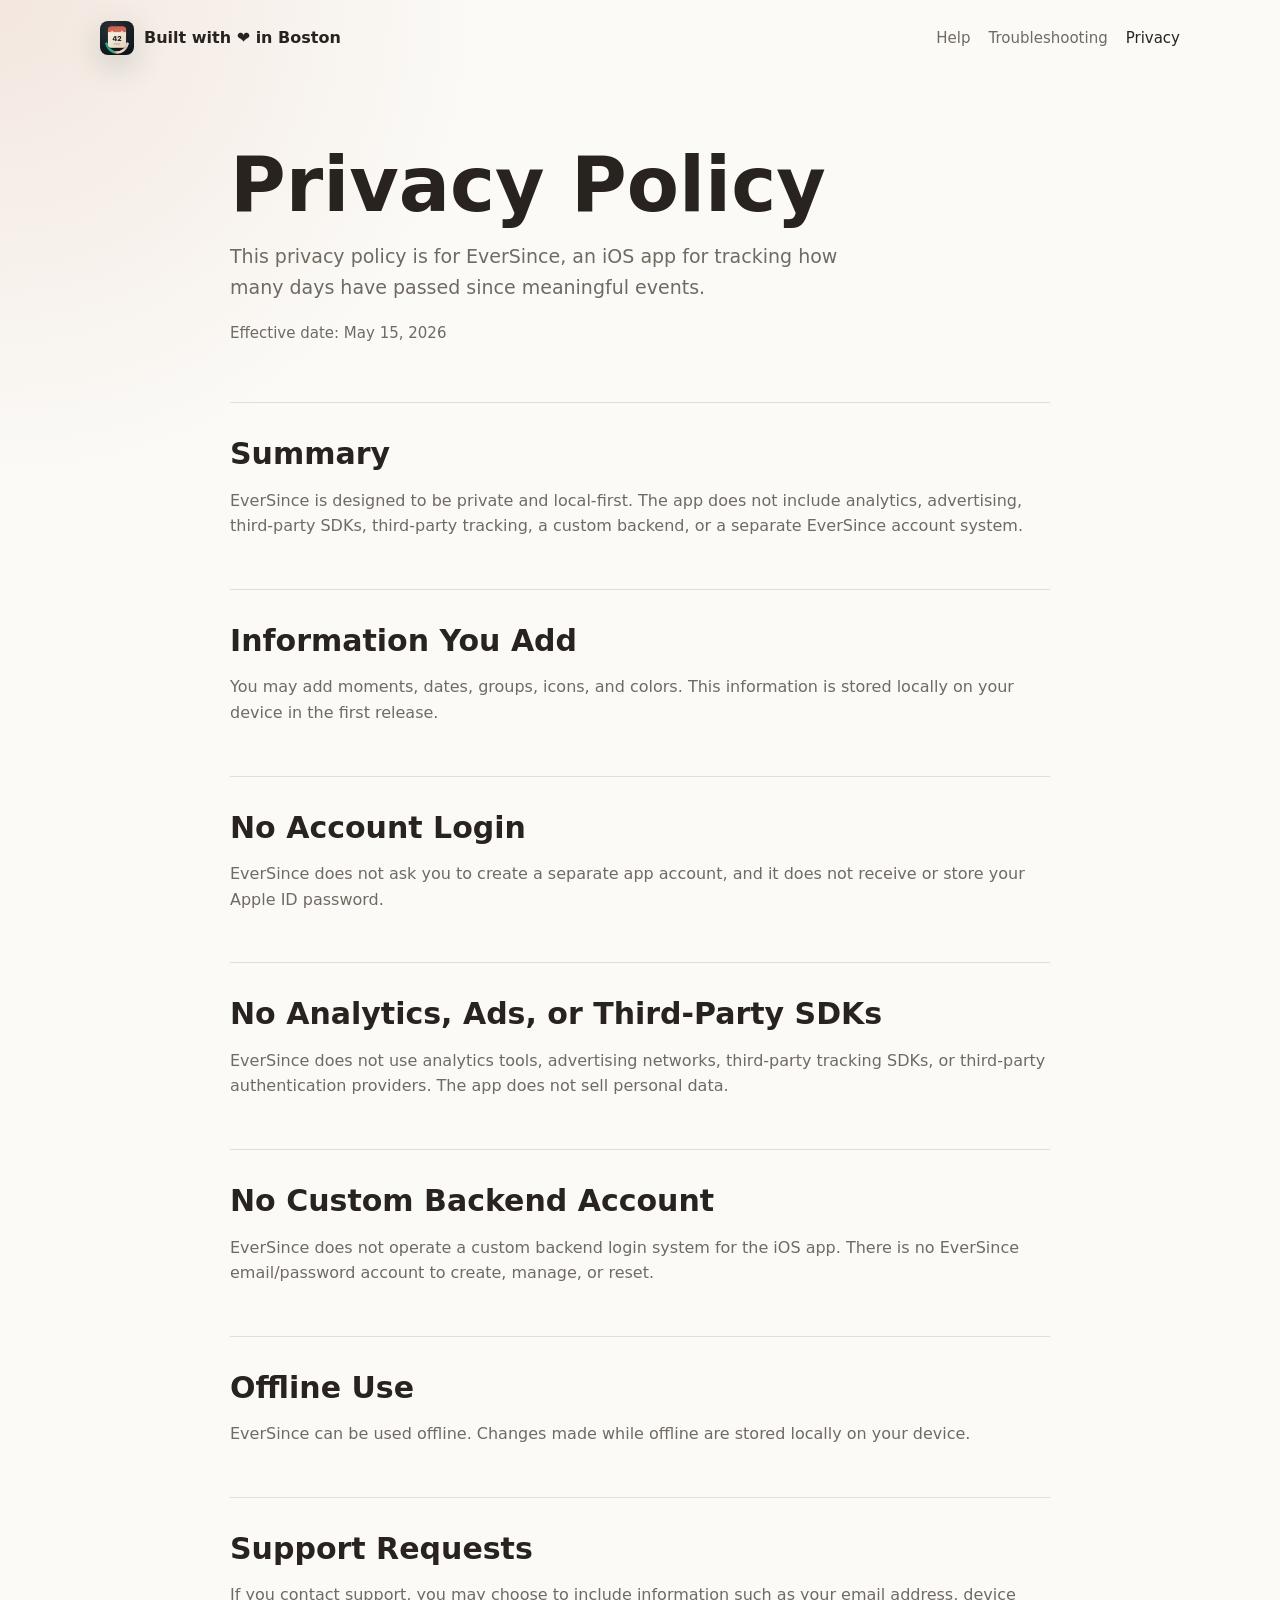
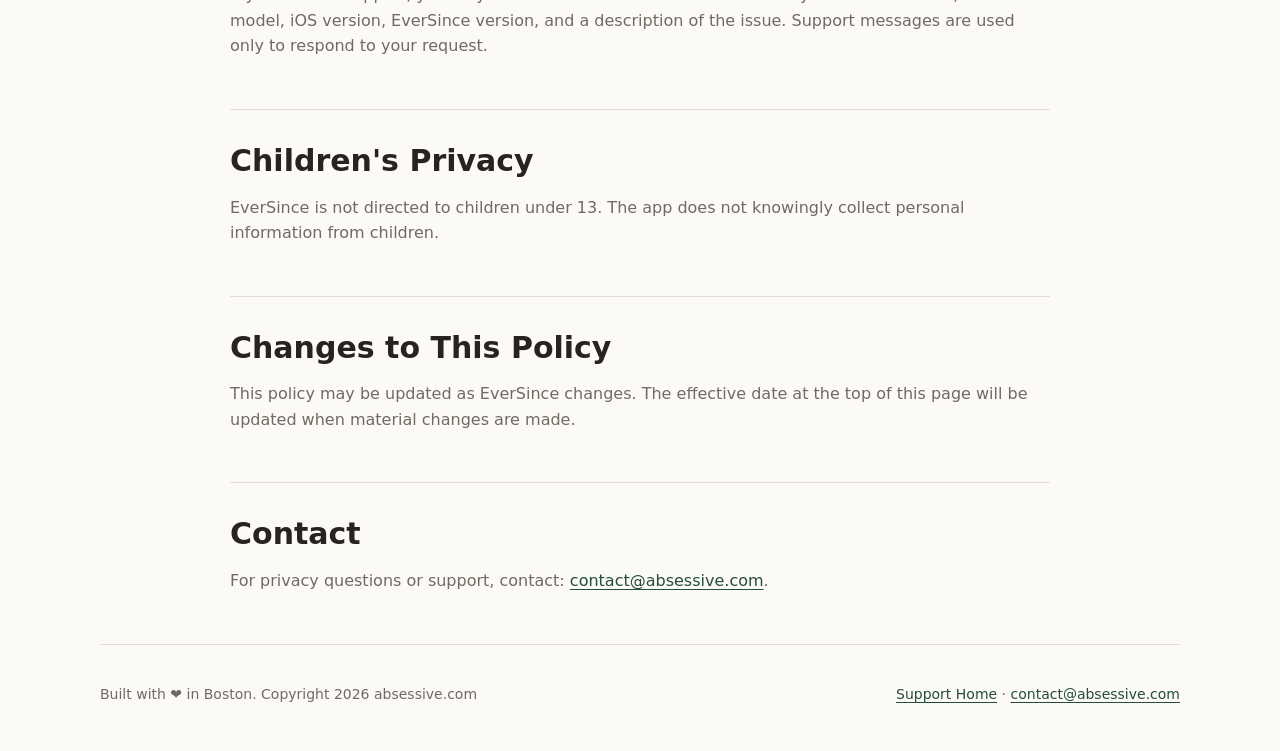
==== privacy.html @ 7d90e930 "Add EverSince support site" ====
<!doctype html>
<html lang="en">
  <head>
    <meta charset="utf-8">
    <meta name="viewport" content="width=device-width, initial-scale=1">
    <title>EverSince Privacy Policy</title>
    <meta
      name="description"
      content="Privacy policy for EverSince, a local-first iOS app for tracking days since meaningful events."
    >
    <link rel="icon" type="image/png" href="assets/app-icon.png">
    <link rel="apple-touch-icon" href="assets/app-icon.png">
    <link rel="stylesheet" href="styles.css">
  </head>
  <body>
    <header class="site-header">
      <a class="brand" href="index.html" aria-label="Home">
        <img class="brand-mark" src="assets/app-icon.png" alt="" aria-hidden="true">
        <span>Built with ❤️ in Boston</span>
      </a>
      <nav class="site-nav" aria-label="Support navigation">
        <a href="index.html#help">Help</a>
        <a href="index.html#troubleshooting">Troubleshooting</a>
        <a href="privacy.html" aria-current="page">Privacy</a>
      </nav>
    </header>

    <main class="policy">
      <section class="policy-hero">
        <h1>Privacy Policy</h1>
        <p>
          This privacy policy is for EverSince, an iOS app for tracking how many
          days have passed since meaningful events.
        </p>
        <p class="updated">Effective date: May 15, 2026</p>
      </section>

      <section class="policy-section">
        <h2>Summary</h2>
        <p>
          EverSince is designed to be private and local-first. The app does not
          include analytics, advertising, third-party SDKs, third-party tracking,
          a custom backend, or a separate EverSince account system.
        </p>
      </section>

      <section class="policy-section">
        <h2>Information You Add</h2>
        <p>
          You may add moments, dates, groups, icons, and colors. This
          information is stored locally on your device in the first release.
        </p>
      </section>

      <section class="policy-section">
        <h2>No Account Login</h2>
        <p>
          EverSince does not ask you to create a separate app account, and it
          does not receive or store your Apple ID password.
        </p>
      </section>

      <section class="policy-section">
        <h2>No Analytics, Ads, or Third-Party SDKs</h2>
        <p>
          EverSince does not use analytics tools, advertising networks,
          third-party tracking SDKs, or third-party authentication providers. The
          app does not sell personal data.
        </p>
      </section>

      <section class="policy-section">
        <h2>No Custom Backend Account</h2>
        <p>
          EverSince does not operate a custom backend login system for the iOS
          app. There is no EverSince email/password account to create, manage,
          or reset.
        </p>
      </section>

      <section class="policy-section">
        <h2>Offline Use</h2>
        <p>
          EverSince can be used offline. Changes made while offline are stored
          locally on your device.
        </p>
      </section>

      <section class="policy-section">
        <h2>Support Requests</h2>
        <p>
          If you contact support, you may choose to include information such as
          your email address, device model, iOS version, EverSince version, and a
          description of the issue. Support messages are used only to respond to
          your request.
        </p>
      </section>

      <section class="policy-section">
        <h2>Children's Privacy</h2>
        <p>
          EverSince is not directed to children under 13. The app does not
          knowingly collect personal information from children.
        </p>
      </section>

      <section class="policy-section">
        <h2>Changes to This Policy</h2>
        <p>
          This policy may be updated as EverSince changes. The effective date at
          the top of this page will be updated when material changes are made.
        </p>
      </section>

      <section class="policy-section">
        <h2>Contact</h2>
        <p>
          For privacy questions or support, contact:
          <a href="mailto:contact@absessive.com">contact@absessive.com</a>.
        </p>
      </section>
    </main>

    <footer class="site-footer">
      <p>Built with ❤️ in Boston. Copyright 2026 absessive.com</p>
      <p>
        <a href="index.html">Support Home</a>
        <span aria-hidden="true">·</span>
        <a href="mailto:contact@absessive.com">contact@absessive.com</a>
      </p>
    </footer>
  </body>
</html>
---- styles.css ----
:root {
  color-scheme: light;
  --bg: #fbfaf7;
  --surface: #ffffff;
  --surface-soft: #f2eee8;
  --text: #28231f;
  --muted: #716a62;
  --border: #e4ddd4;
  --accent: #426b5b;
  --accent-strong: #264c3d;
  --warm: #c9825f;
  --shadow: 0 24px 70px rgba(49, 39, 29, 0.11);
  --radius: 8px;
  --max: 1080px;
}

* {
  box-sizing: border-box;
}

html {
  scroll-behavior: smooth;
}

body {
  margin: 0;
  background:
    radial-gradient(circle at top left, rgba(201, 130, 95, 0.16), transparent 30rem),
    var(--bg);
  color: var(--text);
  font-family:
    ui-sans-serif,
    system-ui,
    -apple-system,
    BlinkMacSystemFont,
    "Segoe UI",
    sans-serif;
  line-height: 1.6;
}

a {
  color: var(--accent-strong);
  text-decoration-thickness: 0.08em;
  text-underline-offset: 0.18em;
}

.site-header,
.site-footer,
main {
  width: min(var(--max), calc(100% - 32px));
  margin-inline: auto;
}

.site-header {
  min-height: 76px;
  display: flex;
  align-items: center;
  justify-content: space-between;
  gap: 24px;
}

.brand {
  display: inline-flex;
  align-items: center;
  gap: 10px;
  color: var(--text);
  font-weight: 720;
  text-decoration: none;
}

.brand-mark {
  width: 34px;
  height: 34px;
  display: block;
  border-radius: 8px;
  object-fit: cover;
  box-shadow: 0 10px 30px rgba(66, 107, 91, 0.24);
}

.site-nav {
  display: flex;
  align-items: center;
  gap: 18px;
  font-size: 15px;
}

.site-nav a {
  color: var(--muted);
  text-decoration: none;
}

.site-nav a:hover,
.site-nav a[aria-current="page"] {
  color: var(--text);
}

.hero {
  min-height: calc(100svh - 76px);
  display: grid;
  grid-template-columns: minmax(0, 1.08fr) minmax(320px, 0.72fr);
  align-items: center;
  gap: 58px;
  padding: 42px 0 72px;
}

.hero-copy h1,
.policy-hero h1 {
  margin: 0;
  max-width: 760px;
  font-size: clamp(42px, 7vw, 76px);
  line-height: 0.98;
  letter-spacing: 0;
}

.hero-copy p,
.policy-hero p {
  max-width: 650px;
  color: var(--muted);
  font-size: 19px;
}

.button {
  display: inline-flex;
  align-items: center;
  min-height: 46px;
  padding: 0 18px;
  border-radius: 8px;
  background: var(--accent);
  color: #fff;
  font-size: 15px;
  font-weight: 700;
  text-decoration: none;
  box-shadow: 0 12px 28px rgba(66, 107, 91, 0.2);
}

.button:hover {
  background: var(--accent-strong);
}

.support-note {
  margin-top: 14px;
  font-size: 14px !important;
}

.app-card,
.notice,
.soft-panel,
.steps article {
  border: 1px solid var(--border);
  border-radius: var(--radius);
  background: rgba(255, 255, 255, 0.84);
  box-shadow: var(--shadow);
}

.app-card {
  padding: 24px;
}

.app-card-header {
  display: flex;
  justify-content: space-between;
  gap: 16px;
  color: var(--muted);
  font-size: 14px;
}

.counter-row {
  display: flex;
  align-items: baseline;
  gap: 12px;
  margin-top: 42px;
}

.counter {
  color: var(--accent-strong);
  font-size: 86px;
  font-weight: 760;
  line-height: 0.9;
}

.counter-label {
  color: var(--muted);
  font-size: 16px;
}

.app-card h2 {
  margin: 18px 0 4px;
  font-size: 24px;
}

.app-card p {
  margin: 0;
  color: var(--muted);
}

.notice {
  padding: 26px 28px;
  margin-bottom: 76px;
  background: #fffdf9;
}

.notice h2,
.section h2,
.policy-section h2 {
  margin: 0 0 10px;
  font-size: 30px;
  line-height: 1.15;
  letter-spacing: 0;
}

.notice p,
.section p,
.policy-section p,
.soft-panel li {
  color: var(--muted);
}

.section {
  padding: 72px 0;
  border-top: 1px solid var(--border);
}

.section-heading {
  max-width: 620px;
  margin-bottom: 28px;
}

.section-heading p {
  margin-top: 0;
}

.faq-list {
  display: grid;
  grid-template-columns: repeat(2, minmax(0, 1fr));
  gap: 18px;
}

.faq-item {
  padding: 22px 0;
  border-top: 1px solid var(--border);
}

.faq-item h3,
.soft-panel h3,
.steps h3 {
  margin: 0 0 8px;
  font-size: 19px;
  line-height: 1.25;
}

.faq-item p,
.steps p,
.soft-panel ul {
  margin: 0;
}

.split {
  display: grid;
  grid-template-columns: minmax(0, 1fr) minmax(280px, 420px);
  gap: 46px;
  align-items: start;
}

.soft-panel {
  padding: 24px;
  box-shadow: none;
  background: var(--surface-soft);
}

.soft-panel ul {
  padding-left: 20px;
}

.steps {
  display: grid;
  grid-template-columns: repeat(4, minmax(0, 1fr));
  gap: 16px;
}

.steps article {
  padding: 20px;
  box-shadow: none;
}

.step-number {
  display: inline-grid;
  width: 30px;
  height: 30px;
  margin-bottom: 22px;
  place-items: center;
  border-radius: 50%;
  background: var(--warm);
  color: #fff;
  font-weight: 760;
  font-size: 14px;
}

.policy {
  max-width: 820px;
}

.policy-hero {
  padding: 72px 0 42px;
}

.updated {
  font-size: 15px !important;
}

.policy-section {
  padding: 34px 0;
  border-top: 1px solid var(--border);
}

.site-footer {
  display: flex;
  justify-content: space-between;
  gap: 20px;
  padding: 38px 0 46px;
  border-top: 1px solid var(--border);
  color: var(--muted);
  font-size: 14px;
}

.site-footer p {
  margin: 0;
}

@media (max-width: 780px) {
  .site-header,
  .site-footer {
    align-items: flex-start;
    flex-direction: column;
  }

  .site-header {
    padding: 18px 0;
  }

  .site-nav {
    flex-wrap: wrap;
  }

  .hero,
  .split {
    grid-template-columns: 1fr;
  }

  .hero {
    min-height: 0;
    padding-top: 42px;
    gap: 34px;
  }

  .hero-copy h1,
  .policy-hero h1 {
    font-size: 46px;
  }

  .faq-list,
  .steps {
    grid-template-columns: 1fr;
  }

  .notice {
    margin-bottom: 36px;
  }
}
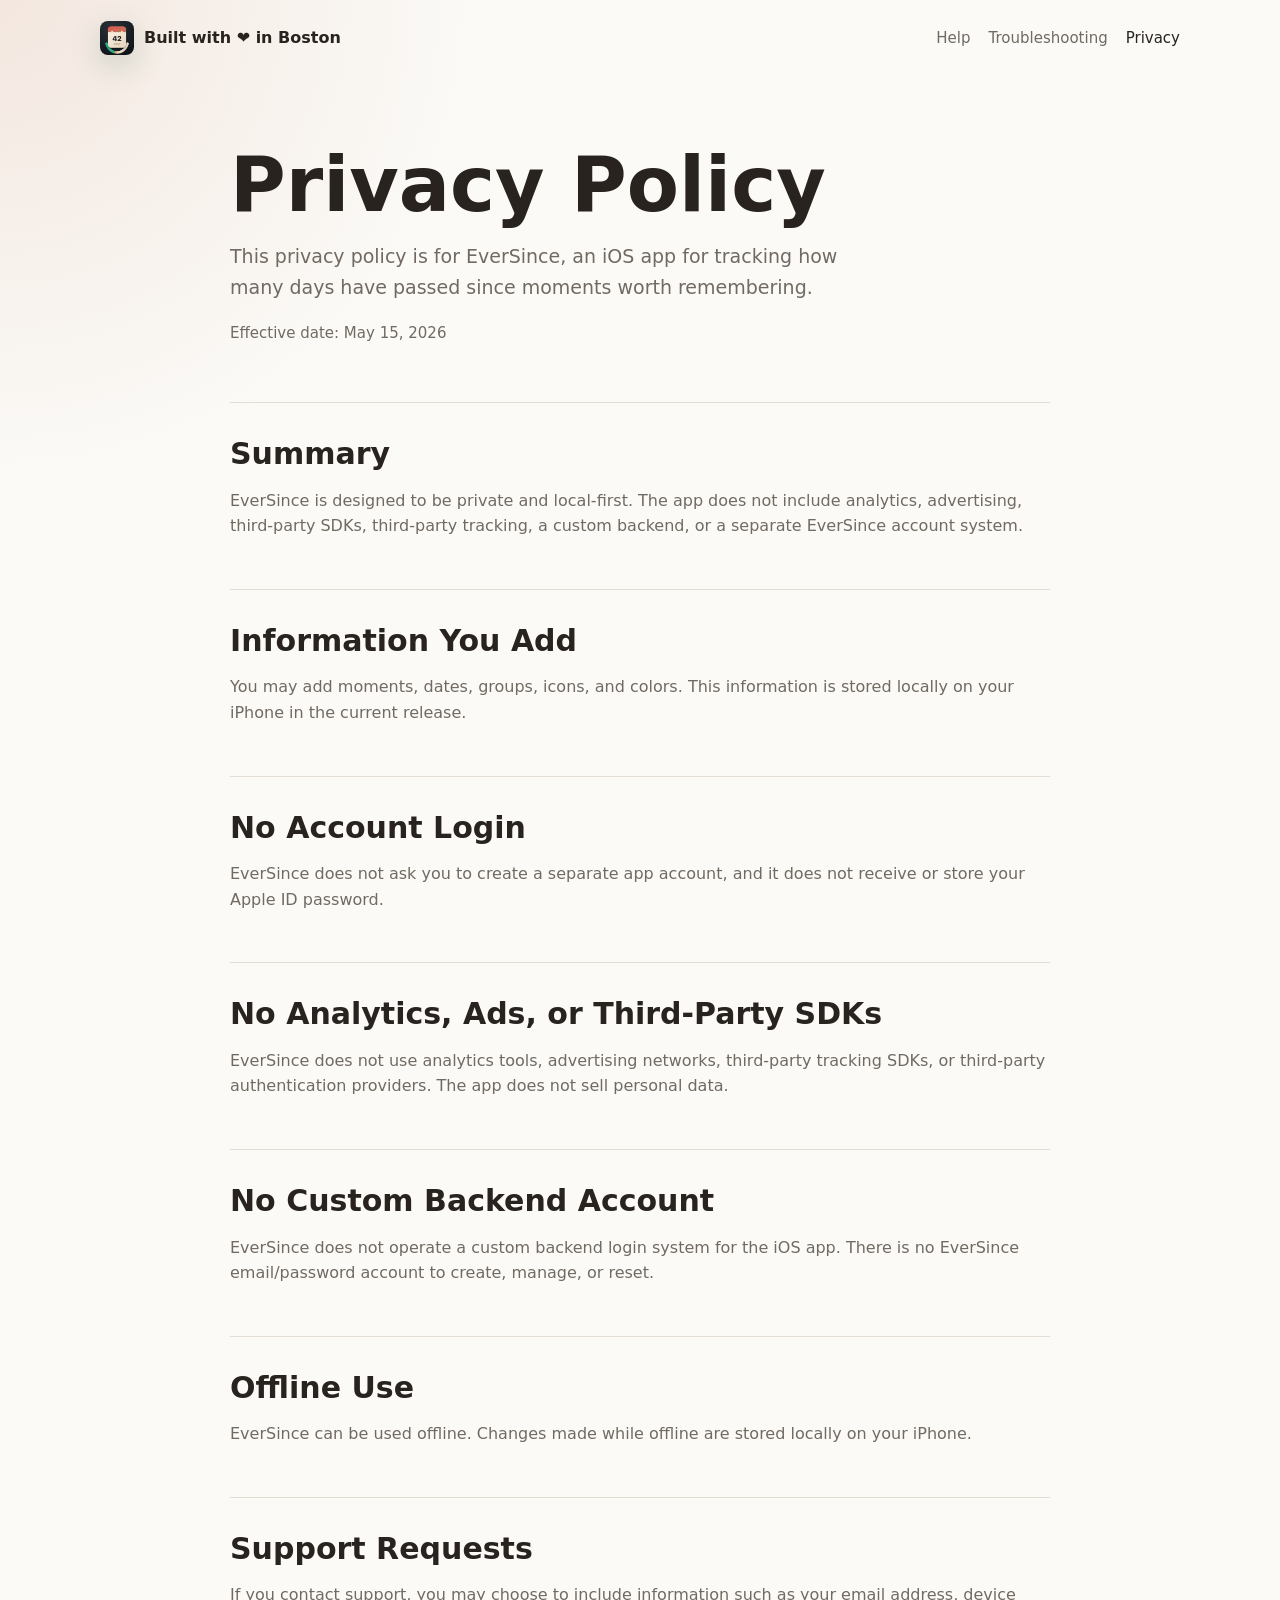
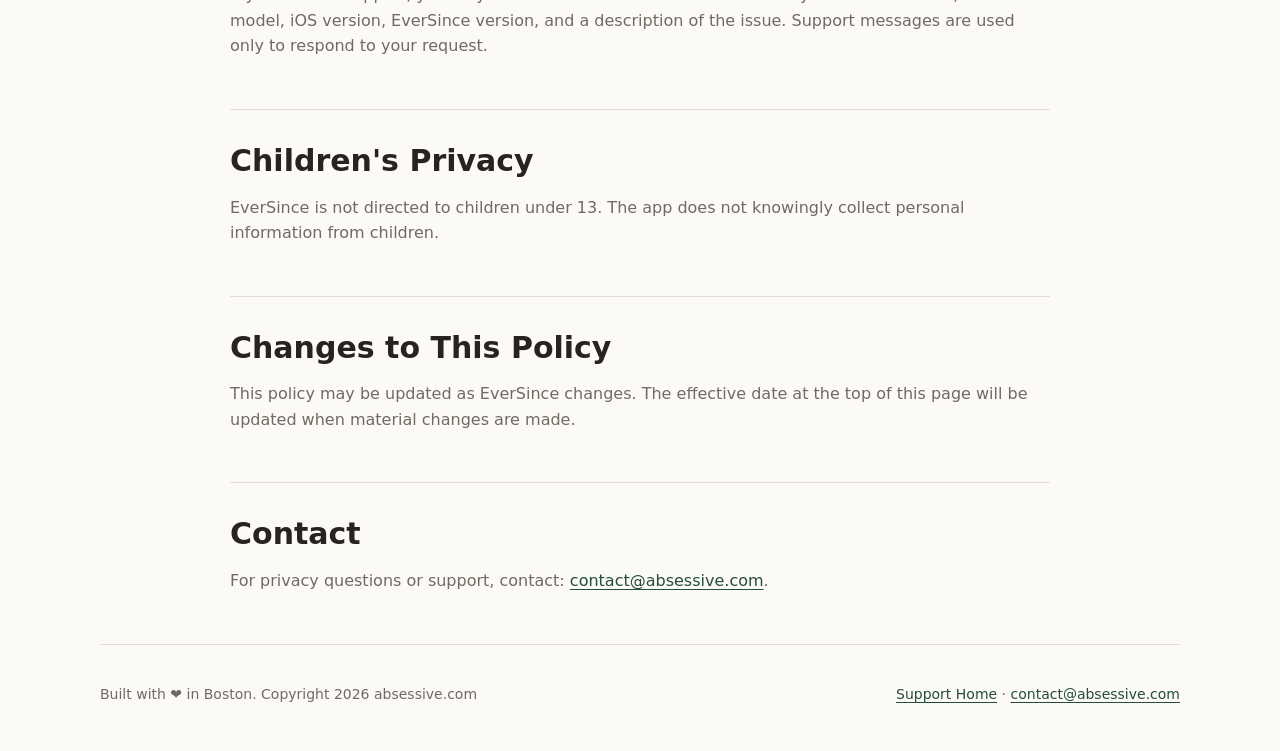
==== commit 2ff312a5: "Update support copy from app changes" ====
--- a/privacy.html
+++ b/privacy.html
@@ -6,7 +6,7 @@
     <title>EverSince Privacy Policy</title>
     <meta
       name="description"
-      content="Privacy policy for EverSince, a local-first iOS app for tracking days since meaningful events."
+      content="Privacy policy for EverSince, a local-first iOS app for tracking days since moments worth remembering."
     >
     <link rel="icon" type="image/png" href="assets/app-icon.png">
     <link rel="apple-touch-icon" href="assets/app-icon.png">
@@ -30,7 +30,7 @@
         <h1>Privacy Policy</h1>
         <p>
           This privacy policy is for EverSince, an iOS app for tracking how many
-          days have passed since meaningful events.
+          days have passed since moments worth remembering.
         </p>
         <p class="updated">Effective date: May 15, 2026</p>
       </section>
@@ -48,7 +48,7 @@
         <h2>Information You Add</h2>
         <p>
           You may add moments, dates, groups, icons, and colors. This
-          information is stored locally on your device in the first release.
+          information is stored locally on your iPhone in the current release.
         </p>
       </section>
 
@@ -82,7 +82,7 @@
         <h2>Offline Use</h2>
         <p>
           EverSince can be used offline. Changes made while offline are stored
-          locally on your device.
+          locally on your iPhone.
         </p>
       </section>
 
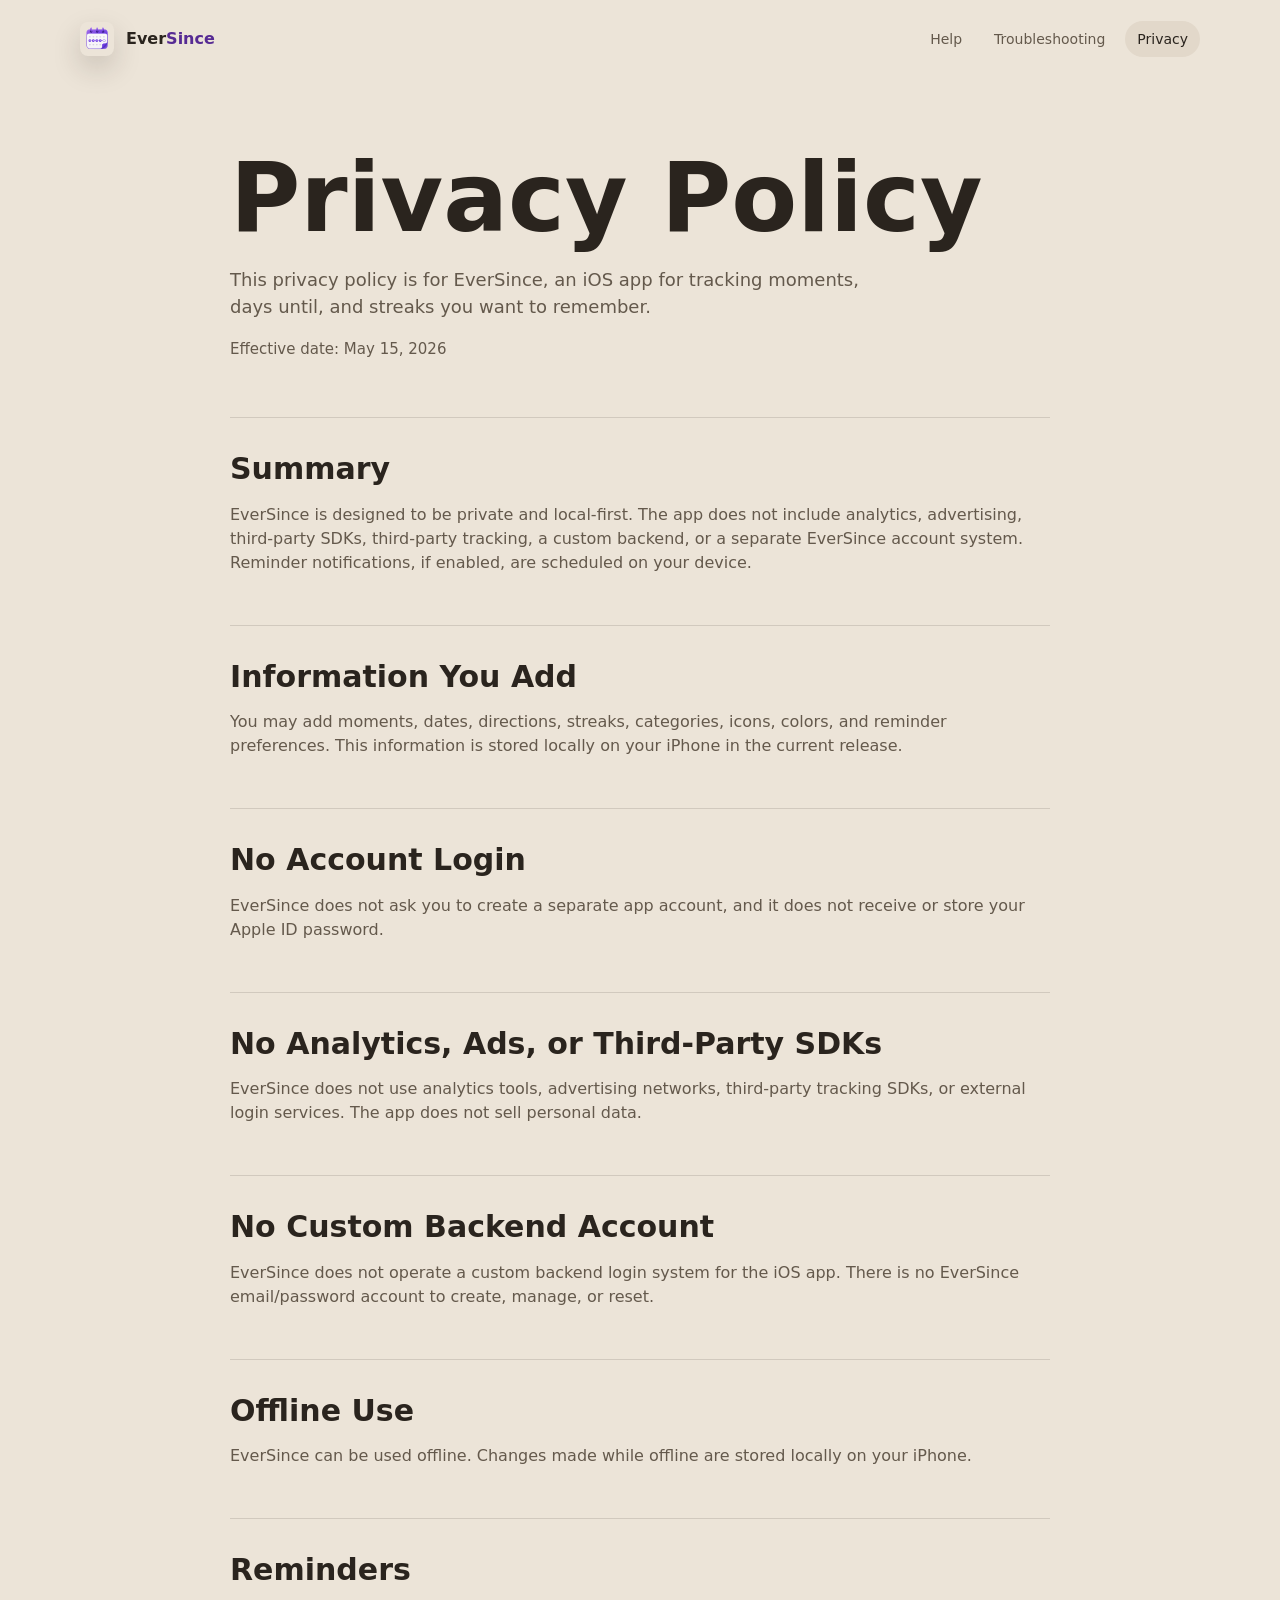
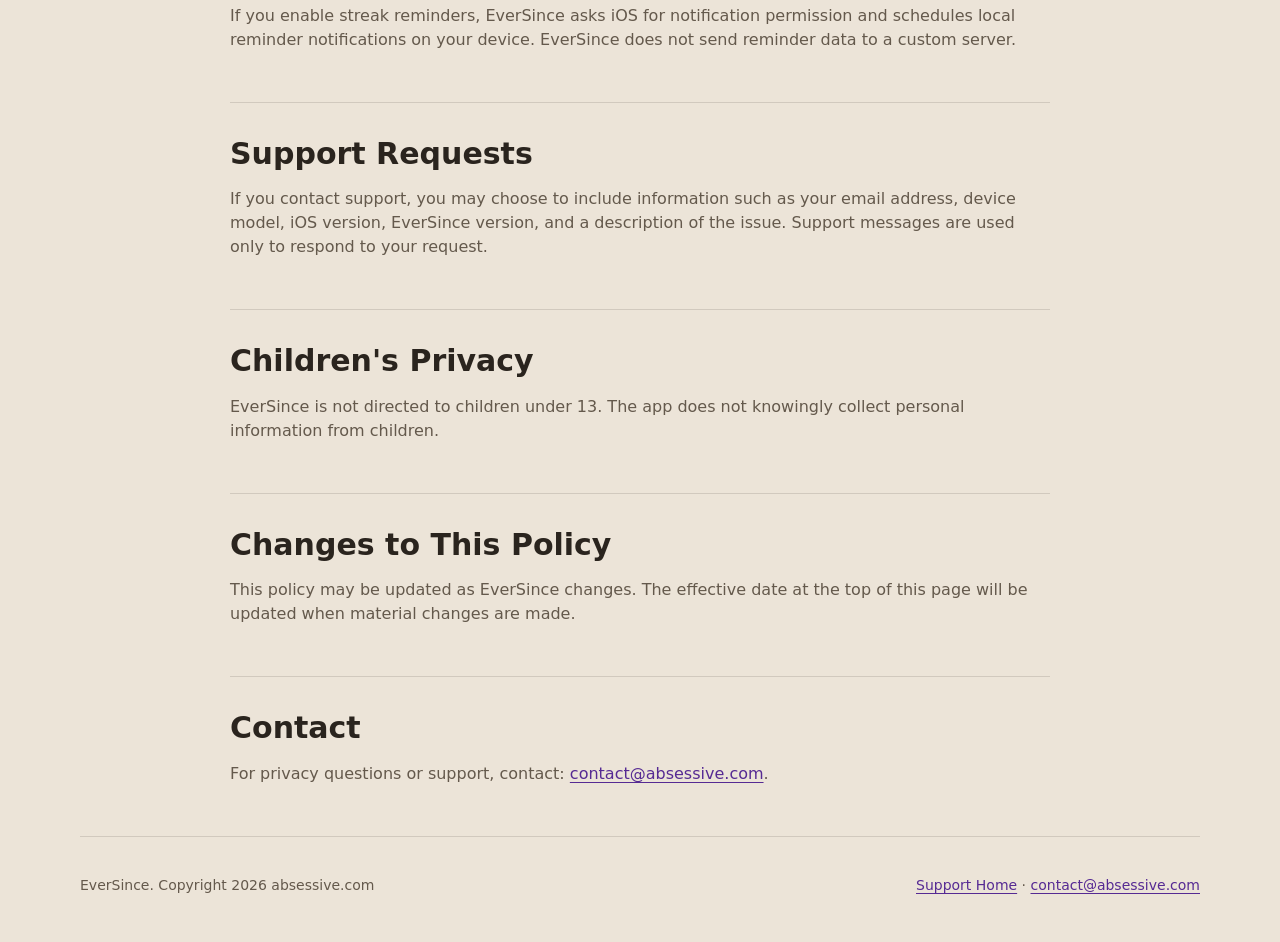
==== commit 48e1c8c2: "chore: update support site for 0.0.2" ====
--- a/privacy.html
+++ b/privacy.html
@@ -6,17 +6,20 @@
     <title>EverSince Privacy Policy</title>
     <meta
       name="description"
-      content="Privacy policy for EverSince, a local-first iOS app for tracking days since moments worth remembering."
+      content="Privacy policy for EverSince, a local-first iOS app for tracking moments, days until, and streaks."
     >
-    <link rel="icon" type="image/png" href="assets/app-icon.png">
-    <link rel="apple-touch-icon" href="assets/app-icon.png">
+    <link rel="shortcut icon" href="favicon.ico?v=20260529">
+    <link rel="icon" href="favicon.ico?v=20260529" sizes="32x32">
+    <link rel="icon" type="image/png" sizes="32x32" href="assets/favicon-32.png?v=20260529">
+    <link rel="icon" type="image/png" sizes="1024x1024" href="assets/app-icon.png?v=20260529">
+    <link rel="apple-touch-icon" sizes="180x180" href="assets/apple-touch-icon.png?v=20260529">
     <link rel="stylesheet" href="styles.css">
   </head>
   <body>
     <header class="site-header">
       <a class="brand" href="index.html" aria-label="Home">
         <img class="brand-mark" src="assets/app-icon.png" alt="" aria-hidden="true">
-        <span>Built with ❤️ in Boston</span>
+        <span class="wordmark"><span>Ever</span><span>Since</span></span>
       </a>
       <nav class="site-nav" aria-label="Support navigation">
         <a href="index.html#help">Help</a>
@@ -29,8 +32,8 @@
       <section class="policy-hero">
         <h1>Privacy Policy</h1>
         <p>
-          This privacy policy is for EverSince, an iOS app for tracking how many
-          days have passed since moments worth remembering.
+          This privacy policy is for EverSince, an iOS app for tracking moments,
+          days until, and streaks you want to remember.
         </p>
         <p class="updated">Effective date: May 15, 2026</p>
       </section>
@@ -40,15 +43,17 @@
         <p>
           EverSince is designed to be private and local-first. The app does not
           include analytics, advertising, third-party SDKs, third-party tracking,
-          a custom backend, or a separate EverSince account system.
+          a custom backend, or a separate EverSince account system. Reminder
+          notifications, if enabled, are scheduled on your device.
         </p>
       </section>
 
       <section class="policy-section">
         <h2>Information You Add</h2>
         <p>
-          You may add moments, dates, groups, icons, and colors. This
-          information is stored locally on your iPhone in the current release.
+          You may add moments, dates, directions, streaks, categories, icons,
+          colors, and reminder preferences. This information is stored locally
+          on your iPhone in the current release.
         </p>
       </section>
 
@@ -64,8 +69,8 @@
         <h2>No Analytics, Ads, or Third-Party SDKs</h2>
         <p>
           EverSince does not use analytics tools, advertising networks,
-          third-party tracking SDKs, or third-party authentication providers. The
-          app does not sell personal data.
+          third-party tracking SDKs, or external login services. The app does
+          not sell personal data.
         </p>
       </section>
 
@@ -83,6 +88,15 @@
         <p>
           EverSince can be used offline. Changes made while offline are stored
           locally on your iPhone.
+        </p>
+      </section>
+
+      <section class="policy-section">
+        <h2>Reminders</h2>
+        <p>
+          If you enable streak reminders, EverSince asks iOS for notification
+          permission and schedules local reminder notifications on your device.
+          EverSince does not send reminder data to a custom server.
         </p>
       </section>
 
@@ -116,17 +130,17 @@
         <h2>Contact</h2>
         <p>
           For privacy questions or support, contact:
-          <a href="mailto:contact@absessive.com">contact@absessive.com</a>.
+          <a href="mailto:contact@absessive.com?subject=EverSince%20support">contact@absessive.com</a>.
         </p>
       </section>
     </main>
 
     <footer class="site-footer">
-      <p>Built with ❤️ in Boston. Copyright 2026 absessive.com</p>
+      <p>EverSince. Copyright 2026 absessive.com</p>
       <p>
         <a href="index.html">Support Home</a>
         <span aria-hidden="true">·</span>
-        <a href="mailto:contact@absessive.com">contact@absessive.com</a>
+        <a href="mailto:contact@absessive.com?subject=EverSince%20support">contact@absessive.com</a>
       </p>
     </footer>
   </body>
--- a/styles.css
+++ b/styles.css
@@ -1,17 +1,29 @@
 :root {
   color-scheme: light;
-  --bg: #fbfaf7;
-  --surface: #ffffff;
-  --surface-soft: #f2eee8;
-  --text: #28231f;
-  --muted: #716a62;
-  --border: #e4ddd4;
-  --accent: #426b5b;
-  --accent-strong: #264c3d;
-  --warm: #c9825f;
-  --shadow: 0 24px 70px rgba(49, 39, 29, 0.11);
+  --bg: #ece4d8;
+  --bg-elevated: #f3ecdf;
+  --surface: #e2d8ca;
+  --surface-2: #d8ccb9;
+  --surface-3: #cdbda8;
+  --text: #2a241e;
+  --muted: #64594c;
+  --subtle: #8c7e6c;
+  --border: rgba(42, 36, 30, 0.14);
+  --border-strong: #b9a993;
+  --accent: #9358e8;
+  --accent-strong: #562a93;
+  --accent-muted: rgba(147, 88, 232, 0.14);
+  --warning: #c88a3d;
+  --danger: #9f4e3d;
+  --success: #6f9a45;
+  --ink: #0d0d0b;
+  --dark-surface: #171714;
+  --dark-surface-2: #1f1e1a;
+  --dark-border: rgba(231, 223, 209, 0.1);
+  --shadow: 0 28px 90px rgba(42, 36, 30, 0.18);
+  --inset: inset 0 1px 0 rgba(255, 255, 255, 0.45);
   --radius: 8px;
-  --max: 1080px;
+  --max: 1120px;
 }
 
 * {
@@ -24,18 +36,16 @@
 
 body {
   margin: 0;
-  background:
-    radial-gradient(circle at top left, rgba(201, 130, 95, 0.16), transparent 30rem),
-    var(--bg);
+  background: var(--bg);
   color: var(--text);
   font-family:
-    ui-sans-serif,
-    system-ui,
     -apple-system,
     BlinkMacSystemFont,
+    system-ui,
+    ui-sans-serif,
     "Segoe UI",
     sans-serif;
-  line-height: 1.6;
+  line-height: 1.5;
 }
 
 a {
@@ -52,7 +62,7 @@
 }
 
 .site-header {
-  min-height: 76px;
+  min-height: 78px;
   display: flex;
   align-items: center;
   justify-content: space-between;
@@ -62,9 +72,9 @@
 .brand {
   display: inline-flex;
   align-items: center;
-  gap: 10px;
+  gap: 12px;
   color: var(--text);
-  font-weight: 720;
+  font-weight: 700;
   text-decoration: none;
 }
 
@@ -74,17 +84,35 @@
   display: block;
   border-radius: 8px;
   object-fit: cover;
-  box-shadow: 0 10px 30px rgba(66, 107, 91, 0.24);
+  box-shadow: 0 12px 28px rgba(42, 36, 30, 0.18);
+}
+
+.wordmark,
+.mini-wordmark,
+.hero-copy h1 {
+  font-weight: 700;
+  letter-spacing: 0;
+}
+
+.wordmark span:last-child,
+.mini-wordmark span:last-child,
+.hero-copy h1 span:last-child {
+  color: var(--accent-strong);
 }
 
 .site-nav {
   display: flex;
   align-items: center;
-  gap: 18px;
-  font-size: 15px;
+  gap: 8px;
+  font-size: 14px;
 }
 
 .site-nav a {
+  min-height: 36px;
+  display: inline-flex;
+  align-items: center;
+  padding: 0 12px;
+  border-radius: 999px;
   color: var(--muted);
   text-decoration: none;
 }
@@ -92,23 +120,24 @@
 .site-nav a:hover,
 .site-nav a[aria-current="page"] {
   color: var(--text);
+  background: var(--surface);
 }
 
 .hero {
-  min-height: calc(100svh - 76px);
+  min-height: calc(100svh - 78px);
   display: grid;
-  grid-template-columns: minmax(0, 1.08fr) minmax(320px, 0.72fr);
-  align-items: center;
-  gap: 58px;
-  padding: 42px 0 72px;
+  grid-template-columns: minmax(0, 1fr) minmax(320px, 0.82fr);
+  align-items: center;
+  gap: 52px;
+  padding: 34px 0 62px;
 }
 
 .hero-copy h1,
 .policy-hero h1 {
   margin: 0;
   max-width: 760px;
-  font-size: clamp(42px, 7vw, 76px);
-  line-height: 0.98;
+  font-size: clamp(54px, 8vw, 96px);
+  line-height: 1.02;
   letter-spacing: 0;
 }
 
@@ -116,25 +145,52 @@
 .policy-hero p {
   max-width: 650px;
   color: var(--muted);
-  font-size: 19px;
+  font-size: 18px;
+}
+
+.eyebrow {
+  margin: 0 0 8px;
+  color: var(--accent-strong) !important;
+  font-size: 13px !important;
+  font-weight: 700;
+  text-transform: uppercase;
+  letter-spacing: 0.12em;
+}
+
+.hero-actions {
+  display: flex;
+  flex-wrap: wrap;
+  gap: 10px;
+  margin-top: 26px;
 }
 
 .button {
   display: inline-flex;
   align-items: center;
+  justify-content: center;
   min-height: 46px;
   padding: 0 18px;
-  border-radius: 8px;
+  border-radius: 999px;
   background: var(--accent);
   color: #fff;
   font-size: 15px;
   font-weight: 700;
   text-decoration: none;
-  box-shadow: 0 12px 28px rgba(66, 107, 91, 0.2);
+  box-shadow: 0 16px 34px rgba(86, 42, 147, 0.22);
 }
 
 .button:hover {
   background: var(--accent-strong);
+}
+
+.button-secondary {
+  background: var(--surface);
+  color: var(--text);
+  box-shadow: var(--inset);
+}
+
+.button-secondary:hover {
+  background: var(--surface-2);
 }
 
 .support-note {
@@ -142,61 +198,39 @@
   font-size: 14px !important;
 }
 
-.app-card,
+.phone-frame,
 .notice,
 .soft-panel,
 .steps article {
   border: 1px solid var(--border);
   border-radius: var(--radius);
-  background: rgba(255, 255, 255, 0.84);
-  box-shadow: var(--shadow);
-}
-
-.app-card {
-  padding: 24px;
-}
-
-.app-card-header {
-  display: flex;
-  justify-content: space-between;
-  gap: 16px;
-  color: var(--muted);
-  font-size: 14px;
-}
-
-.counter-row {
-  display: flex;
-  align-items: baseline;
-  gap: 12px;
-  margin-top: 42px;
-}
-
-.counter {
-  color: var(--accent-strong);
-  font-size: 86px;
-  font-weight: 760;
-  line-height: 0.9;
-}
-
-.counter-label {
-  color: var(--muted);
-  font-size: 16px;
-}
-
-.app-card h2 {
-  margin: 18px 0 4px;
-  font-size: 24px;
-}
-
-.app-card p {
-  margin: 0;
-  color: var(--muted);
+  background: var(--bg-elevated);
+  box-shadow: var(--shadow), var(--inset);
+}
+
+.phone-frame {
+  justify-self: end;
+  width: min(100%, 390px);
+  aspect-ratio: 1206 / 2622;
+  padding: 0;
+  border: 1px solid rgba(42, 36, 30, 0.18);
+  border-radius: 34px;
+  background: var(--bg);
+  box-shadow: 0 28px 90px rgba(42, 36, 30, 0.28);
+  overflow: hidden;
+}
+
+.app-preview-image {
+  width: 100%;
+  height: 100%;
+  display: block;
+  object-fit: cover;
 }
 
 .notice {
   padding: 26px 28px;
   margin-bottom: 76px;
-  background: #fffdf9;
+  background: var(--bg-elevated);
 }
 
 .notice h2,
@@ -236,8 +270,12 @@
 }
 
 .faq-item {
-  padding: 22px 0;
-  border-top: 1px solid var(--border);
+  min-height: 100%;
+  padding: 20px;
+  border: 1px solid var(--border);
+  border-radius: var(--radius);
+  background: rgba(243, 236, 223, 0.55);
+  box-shadow: var(--inset);
 }
 
 .faq-item h3,
@@ -264,7 +302,7 @@
 .soft-panel {
   padding: 24px;
   box-shadow: none;
-  background: var(--surface-soft);
+  background: var(--surface);
 }
 
 .soft-panel ul {
@@ -280,6 +318,7 @@
 .steps article {
   padding: 20px;
   box-shadow: none;
+  background: var(--surface);
 }
 
 .step-number {
@@ -289,7 +328,7 @@
   margin-bottom: 22px;
   place-items: center;
   border-radius: 50%;
-  background: var(--warm);
+  background: var(--warning);
   color: #fff;
   font-weight: 760;
   font-size: 14px;
@@ -354,7 +393,7 @@
 
   .hero-copy h1,
   .policy-hero h1 {
-    font-size: 46px;
+    font-size: 52px;
   }
 
   .faq-list,
@@ -362,7 +401,46 @@
     grid-template-columns: 1fr;
   }
 
+  .phone-frame {
+    justify-self: stretch;
+  }
+
   .notice {
     margin-bottom: 36px;
   }
 }
+
+@media (prefers-color-scheme: dark) {
+  :root {
+    color-scheme: dark;
+    --bg: #0d0d0b;
+    --bg-elevated: #12120f;
+    --surface: #171714;
+    --surface-2: #1f1e1a;
+    --surface-3: #282620;
+    --text: #e7dfd1;
+    --muted: #a59b8b;
+    --subtle: #6e685e;
+    --border: rgba(231, 223, 209, 0.1);
+    --border-strong: #34312b;
+    --accent-strong: #b88cff;
+    --shadow: 0 28px 90px rgba(0, 0, 0, 0.55);
+    --inset: inset 0 1px 0 rgba(255, 255, 255, 0.06);
+  }
+
+  .brand-mark {
+    box-shadow: 0 12px 28px rgba(0, 0, 0, 0.45);
+  }
+
+  .phone-frame {
+    border-color: var(--border-strong);
+  }
+
+  .button-secondary {
+    color: var(--text);
+  }
+
+  .faq-item {
+    background: rgba(31, 30, 26, 0.62);
+  }
+}
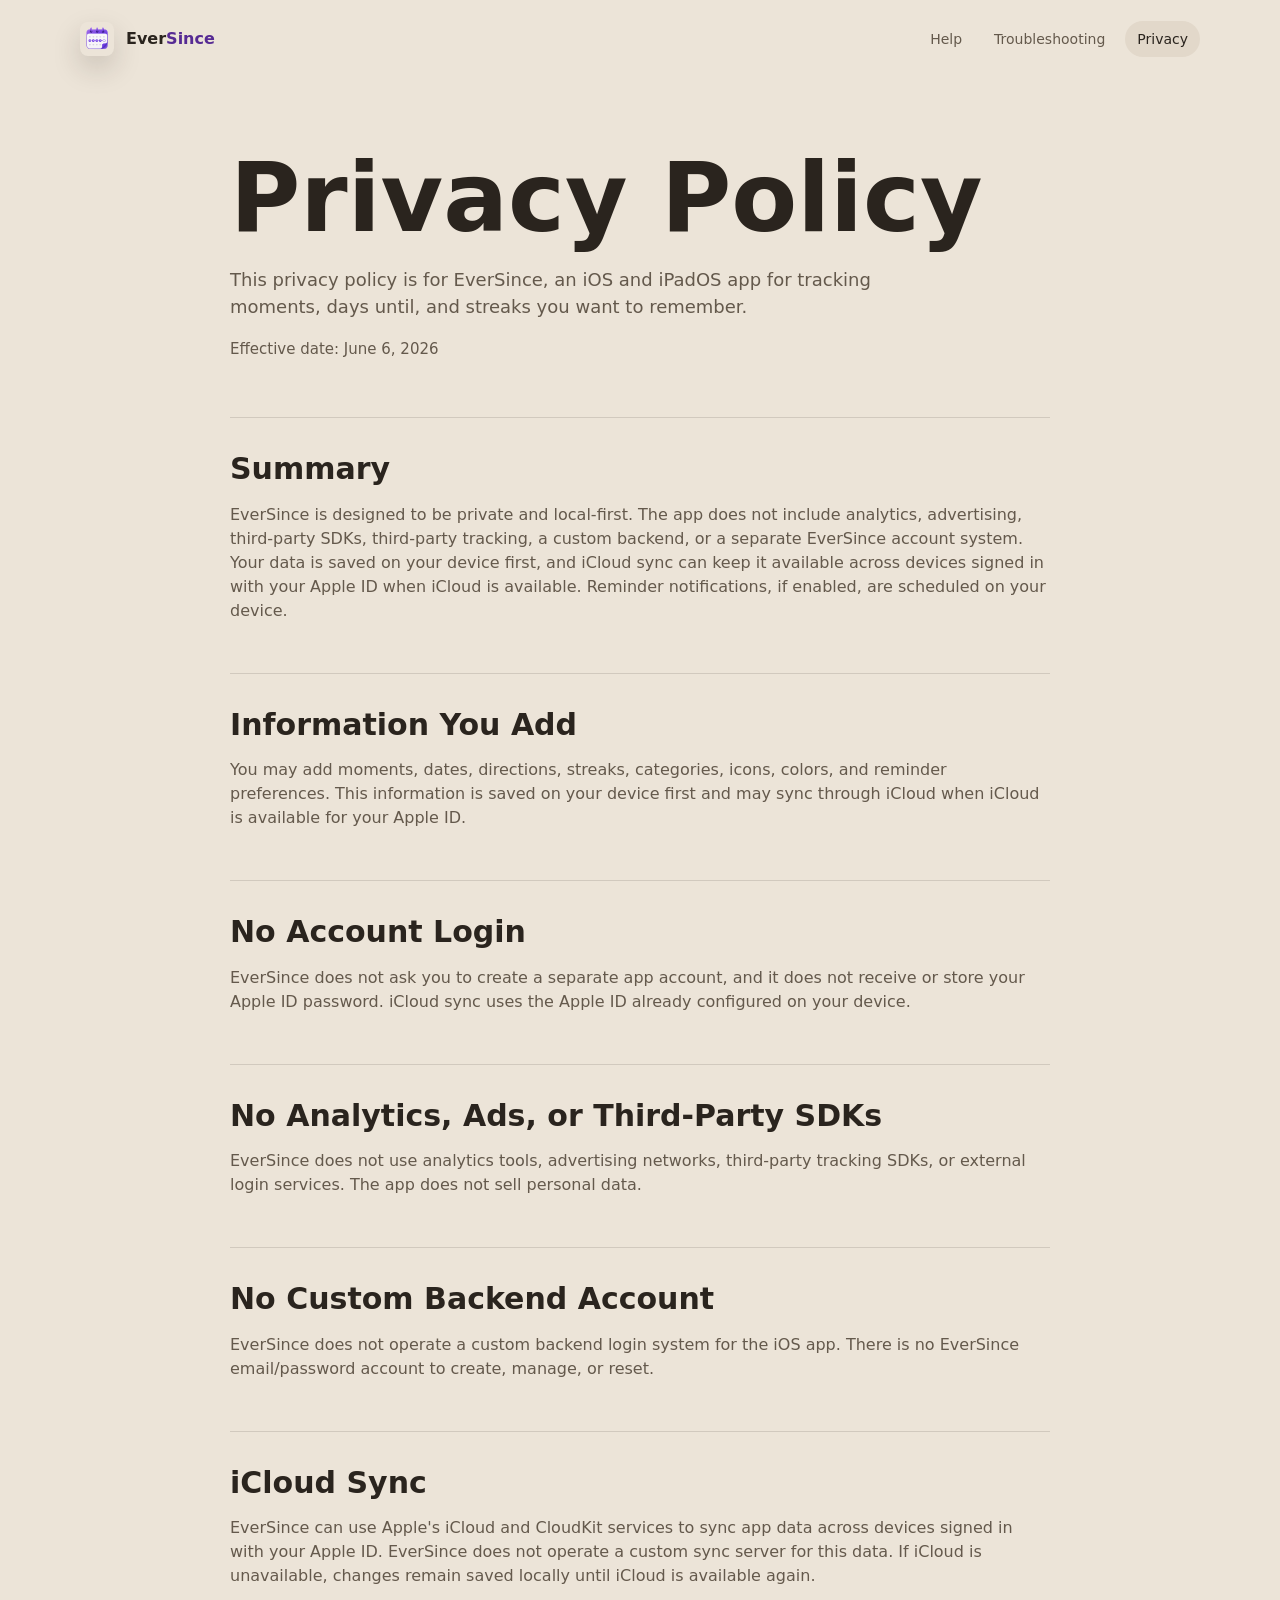
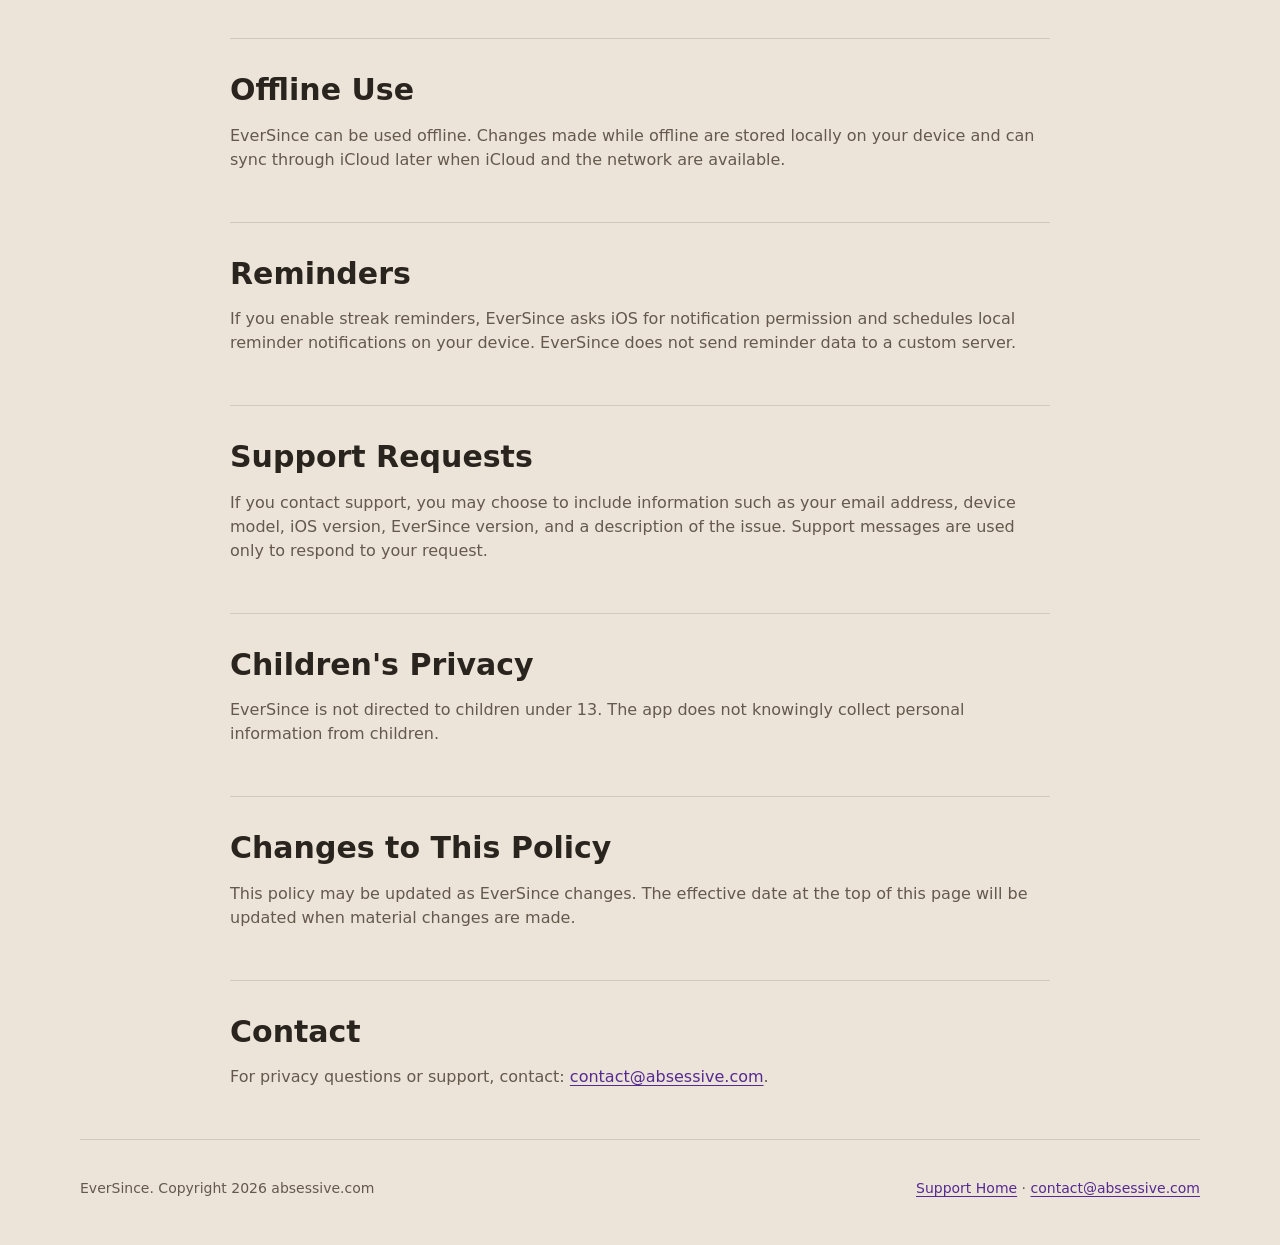
==== commit 338fc745: "chore: update support site for 0.0.3" ====
--- a/privacy.html
+++ b/privacy.html
@@ -6,7 +6,7 @@
     <title>EverSince Privacy Policy</title>
     <meta
       name="description"
-      content="Privacy policy for EverSince, a local-first iOS app for tracking moments, days until, and streaks."
+      content="Privacy policy for EverSince, a local-first iOS and iPadOS app for tracking moments, days until, and streaks."
     >
     <link rel="shortcut icon" href="favicon.ico?v=20260529">
     <link rel="icon" href="favicon.ico?v=20260529" sizes="32x32">
@@ -32,10 +32,10 @@
       <section class="policy-hero">
         <h1>Privacy Policy</h1>
         <p>
-          This privacy policy is for EverSince, an iOS app for tracking moments,
-          days until, and streaks you want to remember.
+          This privacy policy is for EverSince, an iOS and iPadOS app for
+          tracking moments, days until, and streaks you want to remember.
         </p>
-        <p class="updated">Effective date: May 15, 2026</p>
+        <p class="updated">Effective date: June 6, 2026</p>
       </section>
 
       <section class="policy-section">
@@ -43,8 +43,10 @@
         <p>
           EverSince is designed to be private and local-first. The app does not
           include analytics, advertising, third-party SDKs, third-party tracking,
-          a custom backend, or a separate EverSince account system. Reminder
-          notifications, if enabled, are scheduled on your device.
+          a custom backend, or a separate EverSince account system. Your data is
+          saved on your device first, and iCloud sync can keep it available
+          across devices signed in with your Apple ID when iCloud is available.
+          Reminder notifications, if enabled, are scheduled on your device.
         </p>
       </section>
 
@@ -52,8 +54,9 @@
         <h2>Information You Add</h2>
         <p>
           You may add moments, dates, directions, streaks, categories, icons,
-          colors, and reminder preferences. This information is stored locally
-          on your iPhone in the current release.
+          colors, and reminder preferences. This information is saved on your
+          device first and may sync through iCloud when iCloud is available for
+          your Apple ID.
         </p>
       </section>
 
@@ -61,7 +64,8 @@
         <h2>No Account Login</h2>
         <p>
           EverSince does not ask you to create a separate app account, and it
-          does not receive or store your Apple ID password.
+          does not receive or store your Apple ID password. iCloud sync uses the
+          Apple ID already configured on your device.
         </p>
       </section>
 
@@ -84,10 +88,21 @@
       </section>
 
       <section class="policy-section">
+        <h2>iCloud Sync</h2>
+        <p>
+          EverSince can use Apple's iCloud and CloudKit services to sync app
+          data across devices signed in with your Apple ID. EverSince does not
+          operate a custom sync server for this data. If iCloud is unavailable,
+          changes remain saved locally until iCloud is available again.
+        </p>
+      </section>
+
+      <section class="policy-section">
         <h2>Offline Use</h2>
         <p>
           EverSince can be used offline. Changes made while offline are stored
-          locally on your iPhone.
+          locally on your device and can sync through iCloud later when iCloud
+          and the network are available.
         </p>
       </section>
 
